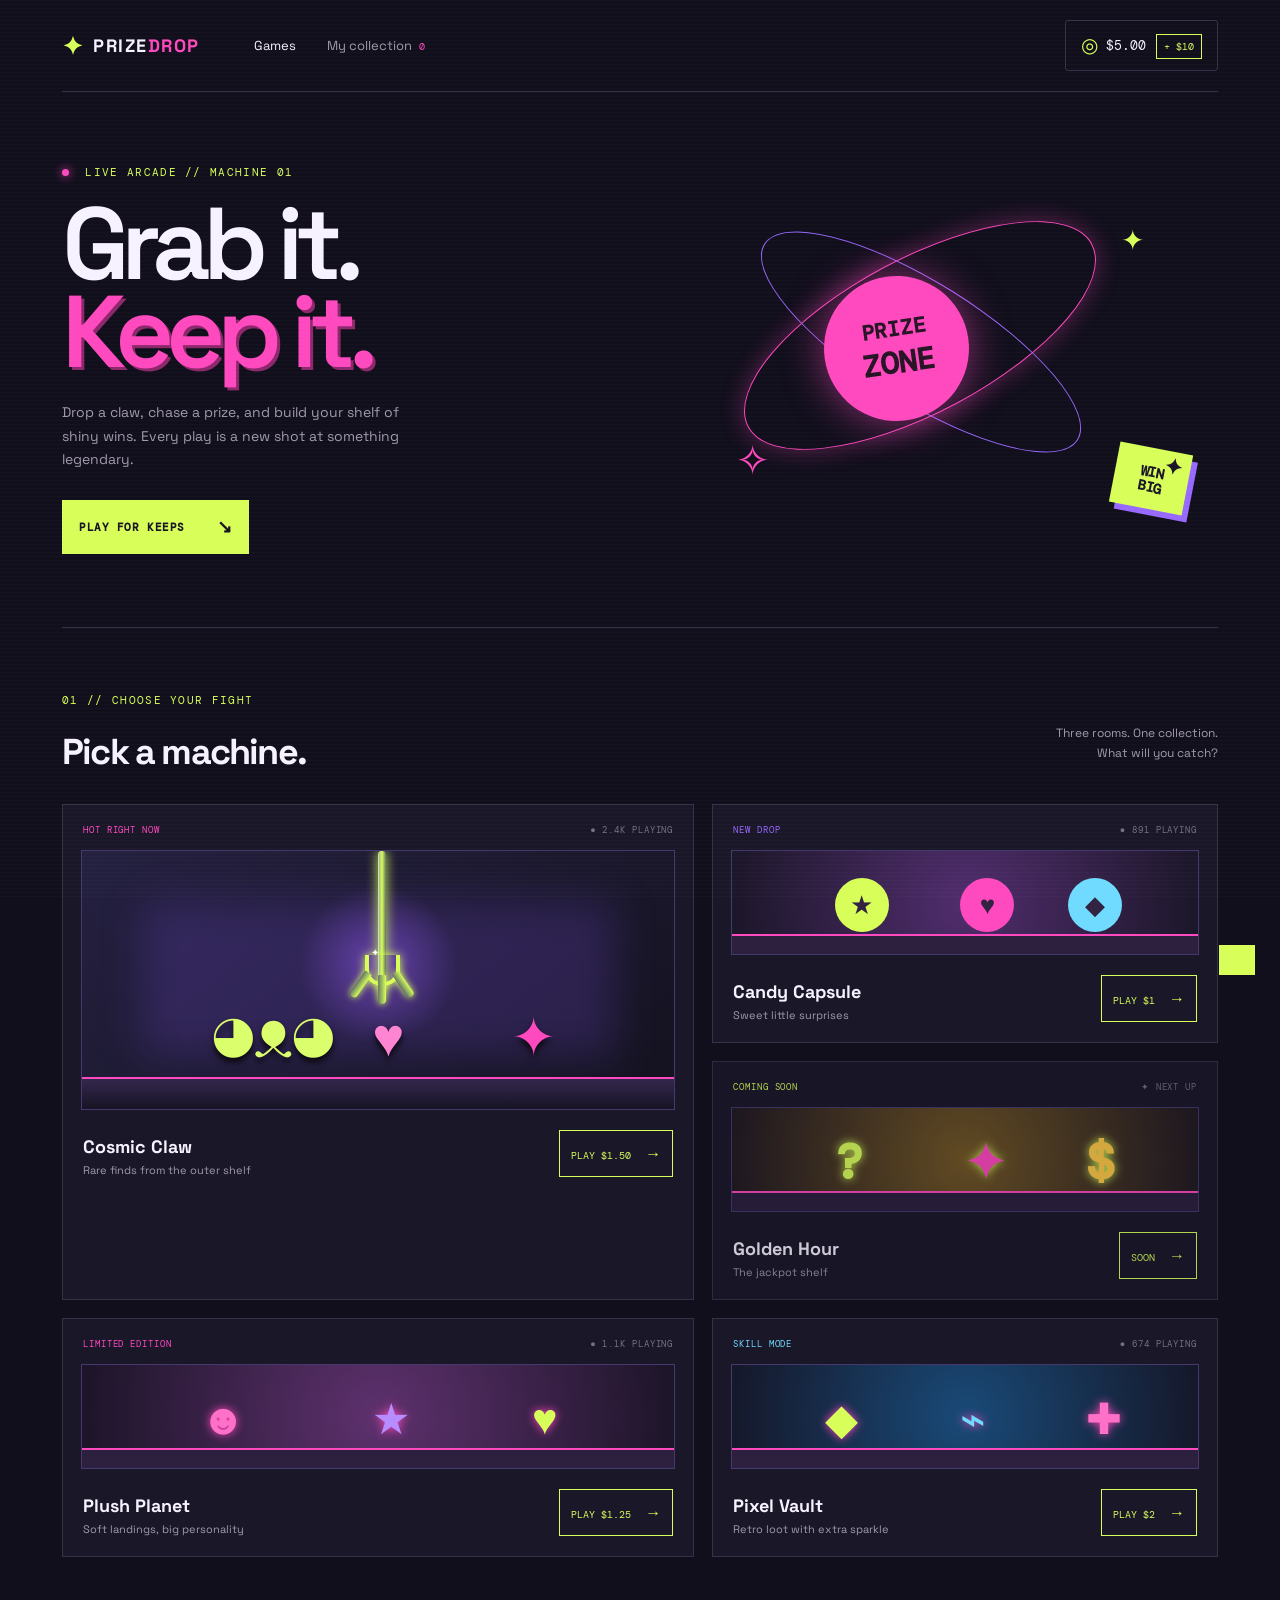
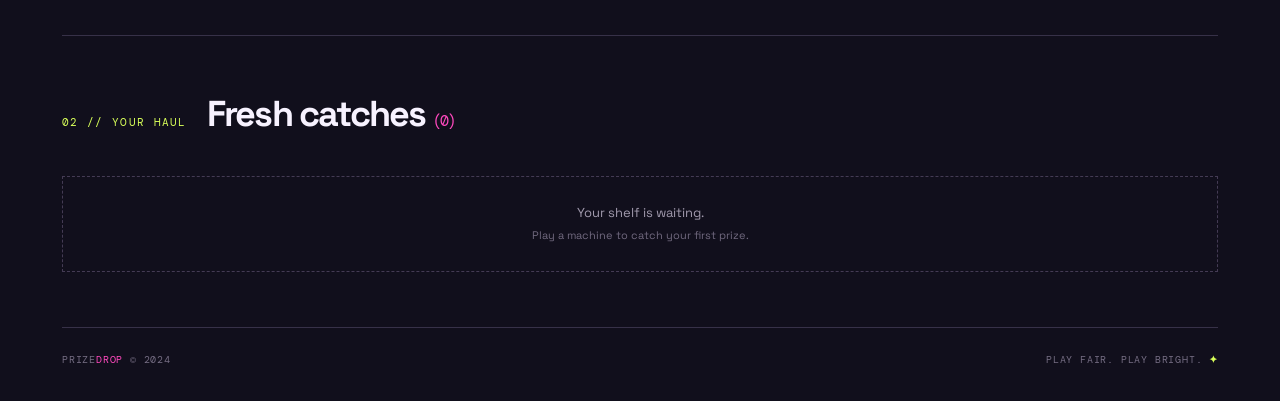
==== index.html @ d3efd82a "Add neon claw arcade website" ====
<!doctype html>
<html lang="en">
<head>
  <meta charset="UTF-8" />
  <meta name="viewport" content="width=device-width, initial-scale=1.0" />
  <title>Prize Drop // Neon Arcade</title>
  <link rel="stylesheet" href="styles.css" />
</head>
<body>
  <div class="scanlines" aria-hidden="true"></div>
  <main class="shell">
    <header class="topbar">
      <a class="brand" href="#top" aria-label="Prize Drop home">
        <span class="brand-mark">✦</span>
        <span>PRIZE<span class="pink">DROP</span></span>
      </a>
      <nav aria-label="Primary navigation">
        <a class="active" href="#games">Games</a>
        <a href="#collection">My collection <span class="count" id="navCount">0</span></a>
      </nav>
      <div class="balance" aria-label="Current balance">
        <span class="coin">◎</span><span id="balance">$5.00</span><button class="top-up" id="topUp" type="button">+ $10</button>
      </div>
    </header>

    <section class="hero" id="top">
      <div class="hero-copy">
        <p class="eyebrow"><span class="live-dot"></span> LIVE ARCADE // MACHINE 01</p>
        <h1>Grab it.<br /><span>Keep it.</span></h1>
        <p class="hero-text">Drop a claw, chase a prize, and build your shelf of shiny wins. Every play is a new shot at something legendary.</p>
        <a class="cta" href="#games">PLAY FOR KEEPS <span>↘</span></a>
      </div>
      <div class="hero-art" aria-hidden="true">
        <div class="orbit orbit-one"></div><div class="orbit orbit-two"></div>
        <div class="pixel-star star-one">✦</div><div class="pixel-star star-two">✧</div>
        <div class="prize-burst">PRIZE<br /><strong>ZONE</strong></div>
        <div class="hero-ticket"><span>WIN<br />BIG</span><b>✦</b></div>
      </div>
    </section>

    <section class="game-section" id="games">
      <div class="section-heading"><div><p class="eyebrow">01 // CHOOSE YOUR FIGHT</p><h2>Pick a machine.</h2></div><p class="muted">Three rooms. One collection.<br />What will you catch?</p></div>
      <div class="game-grid">
        <article class="game-card featured">
          <div class="card-top"><span class="tag hot">HOT RIGHT NOW</span><span class="players">● 2.4K PLAYING</span></div>
          <div class="machine-scene"><div class="machine-glow"></div><div class="claw"><i></i><i></i><i></i></div><div class="toy toy-bear">◕ᴥ◕</div><div class="toy toy-ball">✦</div><div class="toy toy-pink">♥</div><div class="machine-floor"></div></div>
          <div class="card-info"><div><h3>Cosmic Claw</h3><p>Rare finds from the outer shelf</p></div><button class="play-btn" data-game="Cosmic Claw" data-cost="1.5">PLAY $1.50 <span>→</span></button></div>
        </article>
        <article class="game-card small-card">
          <div class="card-top"><span class="tag purple">NEW DROP</span><span class="players">● 891 PLAYING</span></div>
          <div class="mini-scene candy"><div class="mini-capsule">★</div><div class="mini-capsule pink-cap">♥</div><div class="mini-capsule blue-cap">◆</div></div>
          <div class="card-info"><div><h3>Candy Capsule</h3><p>Sweet little surprises</p></div><button class="play-btn" data-game="Candy Capsule" data-cost="1">PLAY $1 <span>→</span></button></div>
        </article>
        <article class="game-card small-card locked-card">
          <div class="card-top"><span class="tag yellow">COMING SOON</span><span class="players">✦ NEXT UP</span></div>
          <div class="mini-scene gold"><div class="gold-prize">?</div><div class="gold-prize mini">✦</div><div class="gold-prize">$</div></div>
          <div class="card-info"><div><h3>Golden Hour</h3><p>The jackpot shelf</p></div><button class="play-btn disabled" disabled>SOON <span>→</span></button></div>
        </article>
        <article class="game-card small-card">
          <div class="card-top"><span class="tag pink-tag">LIMITED EDITION</span><span class="players">● 1.1K PLAYING</span></div>
          <div class="mini-scene plush"><div class="plush-prize">☻</div><div class="plush-prize purple-plush">★</div><div class="plush-prize">♥</div></div>
          <div class="card-info"><div><h3>Plush Planet</h3><p>Soft landings, big personality</p></div><button class="play-btn" data-game="Plush Planet" data-cost="1.25">PLAY $1.25 <span>→</span></button></div>
        </article>
        <article class="game-card small-card">
          <div class="card-top"><span class="tag blue-tag">SKILL MODE</span><span class="players">● 674 PLAYING</span></div>
          <div class="mini-scene tech"><div class="tech-prize">◆</div><div class="tech-prize blue-tech">⌁</div><div class="tech-prize">✚</div></div>
          <div class="card-info"><div><h3>Pixel Vault</h3><p>Retro loot with extra sparkle</p></div><button class="play-btn" data-game="Pixel Vault" data-cost="2">PLAY $2 <span>→</span></button></div>
        </article>
      </div>
    </section>

    <section class="collection" id="collection">
      <div class="collection-title"><p class="eyebrow">02 // YOUR HAUL</p><h2>Fresh catches <span id="collectionCount">(0)</span></h2></div>
      <div class="collection-items" id="collectionItems"><div class="empty-state">Your shelf is waiting.<br /><span>Play a machine to catch your first prize.</span></div></div>
    </section>

    <footer><span>PRIZE<span class="pink">DROP</span> © 2024</span><span>PLAY FAIR. PLAY BRIGHT. <b>✦</b></span></footer>
  </main>
  <div class="modal-backdrop" id="modal" hidden><div class="modal" role="dialog" aria-modal="true" aria-labelledby="modalTitle"><button class="close" id="closeModal" aria-label="Close">×</button><p class="eyebrow">CLAW LOCKED ON</p><h2 id="modalTitle">Ready to drop?</h2><p id="modalCopy">One play, one chance, one shiny new thing for your shelf.</p><button class="cta modal-cta" id="confirmPlay">DROP THE CLAW <span>↘</span></button><p class="fine-print">You’ll spend <strong id="modalCost">$1.50</strong> from your balance.</p></div></div>
  <div class="toast" id="toast" role="status"></div>
  <script src="script.js"></script>
</body>
</html>
---- styles.css ----
@import url('https://fonts.googleapis.com/css2?family=DM+Mono:wght@400;500&family=Space+Grotesk:wght@400;500;600;700&display=swap');
:root{--bg:#110f1c;--panel:#1a1729;--ink:#f7f2ff;--muted:#a19aad;--pink:#ff49be;--lime:#d8ff59;--purple:#9869ff;--line:#373148}*{box-sizing:border-box}html{scroll-behavior:smooth}body{margin:0;background:var(--bg);color:var(--ink);font-family:'Space Grotesk',sans-serif;overflow-x:hidden}.scanlines{position:fixed;inset:0;pointer-events:none;opacity:.045;background:repeating-linear-gradient(0deg,transparent,transparent 3px,#fff 4px);z-index:10}.shell{max-width:1240px;margin:auto;padding:0 42px}.topbar{height:92px;display:flex;align-items:center;border-bottom:1px solid var(--line);gap:55px}.brand{color:var(--ink);text-decoration:none;font-weight:700;letter-spacing:.08em;font-size:18px;display:flex;align-items:center;gap:9px}.brand-mark{color:var(--lime);font-size:25px}.pink{color:var(--pink)}nav{display:flex;gap:31px;flex:1}nav a{color:var(--muted);text-decoration:none;font-size:13px}nav a.active,nav a:hover{color:var(--ink)}.count{color:var(--pink);font-family:'DM Mono';font-size:10px;margin-left:4px}.balance{font-family:'DM Mono';font-size:13px;border:1px solid var(--line);padding:11px 15px;border-radius:3px}.coin{color:var(--lime);font-size:20px;vertical-align:-2px;margin-right:8px}.hero{display:grid;grid-template-columns:1fr 1fr;min-height:480px;align-items:center;border-bottom:1px solid var(--line)}.hero-copy{padding:73px 0}.eyebrow{font:11px 'DM Mono';letter-spacing:.12em;color:var(--lime);margin:0 0 22px}.live-dot{display:inline-block;width:7px;height:7px;background:var(--pink);border-radius:50%;margin-right:8px;box-shadow:0 0 10px var(--pink)}h1{font-size:clamp(63px,8vw,102px);line-height:.86;letter-spacing:-.08em;margin:0 0 25px;font-weight:600}h1 span{color:var(--pink);text-shadow:3px 3px 0 #8c286b}.hero-text{color:var(--muted);line-height:1.65;max-width:370px;font-size:14px;margin:0 0 29px}.cta{display:inline-flex;gap:32px;align-items:center;background:var(--lime);color:#171321;text-decoration:none;border:0;padding:15px 17px;font:700 11px 'DM Mono';letter-spacing:.05em;cursor:pointer}.cta span{font-size:18px}.hero-art{height:370px;position:relative;overflow:hidden}.orbit{position:absolute;border:1px solid var(--pink);border-radius:50%;transform:rotate(-28deg)}.orbit-one{width:390px;height:155px;top:84px;left:85px;box-shadow:0 0 24px #ff49be55}.orbit-two{width:370px;height:120px;top:108px;left:96px;border-color:var(--purple);transform:rotate(32deg)}.prize-burst{position:absolute;top:102px;left:184px;background:var(--pink);width:145px;height:145px;border-radius:50%;display:grid;place-content:center;text-align:center;color:#271525;font:700 21px 'DM Mono';transform:rotate(-8deg);box-shadow:0 0 40px #ff49be88}.prize-burst strong{font-size:30px}.pixel-star{position:absolute;color:var(--lime);font-size:28px}.star-one{top:48px;right:74px}.star-two{bottom:57px;left:95px;color:var(--pink);font-size:42px}.hero-ticket{position:absolute;right:30px;bottom:35px;background:var(--lime);color:#1b1626;padding:17px 25px 15px;transform:rotate(11deg);font:bold 14px 'DM Mono';line-height:1.05;box-shadow:6px 6px 0 var(--purple)}.hero-ticket b{font-size:22px;position:absolute;right:8px;top:4px}.game-section{padding:65px 0 78px}.section-heading{display:flex;justify-content:space-between;align-items:end;margin-bottom:29px}.section-heading h2,.collection h2{font-size:36px;letter-spacing:-.05em;margin:0}.muted{color:var(--muted);font-size:12px;line-height:1.6;text-align:right}.game-grid{display:grid;grid-template-columns:1.25fr 1fr;gap:18px}.game-card{background:var(--panel);border:1px solid var(--line);overflow:hidden}.featured{grid-row:span 2}.card-top{display:flex;justify-content:space-between;padding:19px 20px 14px;font:9px 'DM Mono';letter-spacing:.1em}.tag{color:var(--pink)}.tag.purple{color:var(--purple)}.tag.yellow{color:var(--lime)}.players{color:#777084}.machine-scene{height:260px;margin:0 18px;background:radial-gradient(circle at 50% 44%,#603e9b,transparent 24%),linear-gradient(140deg,#242040,#14121f);position:relative;overflow:hidden;border:1px solid #45396d}.machine-glow{position:absolute;inset:20% 10%;background:#8b59ff2e;filter:blur(20px)}.machine-floor{position:absolute;bottom:0;width:100%;height:32px;background:linear-gradient(#34274d,#171425);border-top:2px solid var(--pink)}.claw{position:absolute;left:50%;top:0;height:139px;width:3px;background:var(--lime);box-shadow:0 0 12px var(--lime)}.claw:before{content:'';position:absolute;top:108px;left:-15px;width:30px;height:20px;border:3px solid var(--lime);border-top:0;border-radius:0 0 50% 50%;transform:rotate(15deg)}.claw i{position:absolute;top:125px;height:20px;width:3px;background:var(--lime);transform-origin:top}.claw i:nth-child(1){left:-12px;transform:rotate(28deg)}.claw i:nth-child(2){left:0}.claw i:nth-child(3){left:12px;transform:rotate(-28deg)}.toy{position:absolute;font-size:54px;filter:drop-shadow(0 5px 3px #0b0911);z-index:2}.toy-bear{left:22%;bottom:36px;color:#dbff6c}.toy-ball{right:20%;bottom:37px;color:var(--pink)}.toy-pink{left:49%;bottom:37px;color:#ff84d2}.card-info{padding:20px;display:flex;justify-content:space-between;align-items:end;gap:15px}.card-info h3{font-size:18px;margin:0 0 5px}.card-info p{color:var(--muted);font-size:11px;margin:0}.play-btn{background:transparent;color:var(--lime);border:1px solid var(--lime);padding:12px 11px;white-space:nowrap;font:10px 'DM Mono';cursor:pointer}.play-btn:hover{background:var(--lime);color:#171321}.play-btn span{font-size:16px;margin-left:8px}.mini-scene{height:105px;margin:0 18px;position:relative;overflow:hidden;border:1px solid #45396d;background:radial-gradient(circle,#512d6e,#1b1628)}.mini-scene:after{content:'';position:absolute;bottom:0;height:18px;width:100%;background:#2d203e;border-top:2px solid var(--pink)}.mini-capsule{position:absolute;bottom:22px;left:22%;width:54px;height:54px;border-radius:50%;background:var(--lime);display:grid;place-items:center;color:#332342;font-size:26px}.pink-cap{left:49%;background:var(--pink)}.blue-cap{left:72%;background:#70dbff}.gold{background:radial-gradient(circle,#735825,#1f1820)}.gold-prize{position:absolute;bottom:17px;left:22%;font:bold 48px 'DM Mono';color:var(--lime);text-shadow:0 0 10px var(--lime)}.gold-prize.mini{left:50%;color:var(--pink)}.gold-prize:last-child{left:76%;color:#ffc947}.locked-card{opacity:.82}.collection{border-top:1px solid var(--line);padding:55px 0}.collection-title{display:flex;align-items:baseline;gap:20px}.collection h2 span{color:var(--pink);font:15px 'DM Mono'}.collection-items{display:flex;gap:13px;margin-top:25px;min-height:95px}.empty-state{width:100%;border:1px dashed #443b54;color:var(--muted);padding:25px;text-align:center;font-size:13px;line-height:1.7}.empty-state span{font-size:11px;color:#71697f}.catch-item{background:var(--panel);border:1px solid var(--line);width:150px;padding:15px;text-align:center}.catch-icon{height:42px;font-size:35px;color:var(--pink)}.catch-item p{font:10px 'DM Mono';margin:9px 0 0;color:var(--muted)}footer{border-top:1px solid var(--line);padding:25px 0 35px;display:flex;justify-content:space-between;color:#756d83;font:10px 'DM Mono';letter-spacing:.08em}footer b{color:var(--lime)}.modal-backdrop{position:fixed;inset:0;background:#090711c9;display:grid;place-items:center;z-index:20}.modal-backdrop[hidden]{display:none}.modal{width:min(420px,calc(100% - 40px));background:var(--panel);border:1px solid var(--pink);box-shadow:0 0 45px #ff49be55;padding:38px;position:relative}.modal h2{font-size:34px;letter-spacing:-.06em;margin:0 0 12px}.modal p:not(.eyebrow):not(.fine-print){color:var(--muted);font-size:13px;line-height:1.6}.close{position:absolute;right:16px;top:12px;background:none;border:0;color:var(--muted);font-size:25px;cursor:pointer}.modal-cta{margin-top:12px}.fine-print{font:10px 'DM Mono';color:#756d83!important}.fine-print strong{color:var(--lime)}.toast{position:fixed;bottom:25px;right:25px;background:var(--lime);color:#1a1524;padding:15px 18px;font:11px 'DM Mono';transform:translateY(100px);transition:.3s;z-index:30}.toast.show{transform:translateY(0)}
@media(max-width:760px){.shell{padding:0 20px}.topbar{height:75px;gap:20px}.topbar nav{display:none}.balance{margin-left:auto}.hero{display:block;min-height:0}.hero-copy{padding:55px 0 25px}.hero-art{height:245px}.orbit-one{left:8%;top:35px;width:80%;height:120px}.orbit-two{left:10%;top:55px;width:75%;height:90px}.prize-burst{top:40px;left:38%;width:115px;height:115px;font-size:16px}.prize-burst strong{font-size:23px}.hero-ticket{right:6%;bottom:20px}.game-section{padding:50px 0}.section-heading{display:block}.muted{text-align:left;margin-top:15px}.game-grid{display:block}.game-card{margin-bottom:18px}.collection-title{display:block}.collection h2{margin-top:10px}footer{display:block;line-height:2.2}}
.top-up{margin-left:10px;border:1px solid var(--lime);background:transparent;color:var(--lime);font:10px 'DM Mono';padding:5px 7px;cursor:pointer}.top-up:hover{background:var(--lime);color:#171321}
.claw{width:8px!important;background:linear-gradient(90deg,#8ba38a,var(--lime),#60745e)!important;box-shadow:0 0 12px var(--lime),inset 1px 0 #fff8!important;border-radius:5px}.claw:before{content:'';position:absolute;top:104px;left:-13px;width:27px;height:27px;border:4px solid var(--lime);border-top:0;border-radius:0 0 50% 50%;transform:rotate(0deg);box-shadow:0 0 10px #d8ff59}.claw:after{content:'✦';position:absolute;top:95px;left:-7px;color:#fff;font-size:10px}.claw i{top:124px;height:29px;width:8px;background:linear-gradient(90deg,#657b67,var(--lime));border-radius:2px 2px 8px 8px;box-shadow:0 0 7px #d8ff59}.claw i:nth-child(1){left:-14px;transform:rotate(35deg);transform-origin:top right}.claw i:nth-child(2){left:0;transform:rotate(0deg)}.claw i:nth-child(3){left:14px;transform:rotate(-35deg);transform-origin:top left}
.machine-scene.dropping .claw{animation:clawHunt 1.5s cubic-bezier(.22,.7,.35,1)!important}@keyframes clawHunt{0%{transform:translate(0,0)}20%{transform:translate(-78px,0)}43%{transform:translate(-78px,104px)}58%{transform:translate(58px,104px)}73%{transform:translate(58px,0)}100%{transform:translate(0,0)}}
.catch-item{position:relative}.catch-item small{display:block;font:9px 'DM Mono';margin-top:5px}.rarity{color:var(--muted)}.rarity.rare{color:#70dbff}.rarity.epic{color:#b68cff}.rarity.legendary{color:#ffc947}.sell-btn{margin-top:10px;border:1px solid var(--pink);background:transparent;color:var(--pink);font:9px 'DM Mono';padding:6px 8px;cursor:pointer}.sell-btn:hover{background:var(--pink);color:#241426}
.plush{background:radial-gradient(circle,#5e316e,#1c1428)}.plush-prize,.tech-prize{position:absolute;bottom:21px;left:20%;font-size:43px;color:#ff71c8;text-shadow:0 0 10px #ff49be}.purple-plush{left:49%;color:#b68cff}.plush-prize:last-child{left:76%;color:var(--lime)}.tech{background:radial-gradient(circle,#194a78,#151729)}.tech-prize{color:var(--lime)}.blue-tech{left:49%;color:#70dbff}.tech-prize:last-child{left:76%;color:#ff71c8}.pink-tag{color:var(--pink)}.blue-tag{color:#70dbff}.machine-scene.dropping .claw{animation:clawDrop 1.05s cubic-bezier(.22,.7,.35,1)}.machine-scene.dropping .toy{animation:prizeJolt 1.05s ease}.machine-scene.dropping:after{content:'CAUGHT ✦';position:absolute;inset:0;display:grid;place-items:center;color:var(--lime);font:700 18px 'DM Mono';background:#d8ff5924;animation:catchFlash 1.05s ease;z-index:4}@keyframes clawDrop{0%{transform:translateY(0)}45%{transform:translateY(100px)}68%{transform:translateY(76px)}100%{transform:translateY(0)}}@keyframes prizeJolt{0%,55%{transform:translateY(0)}65%{transform:translateY(-15px) scale(1.08)}100%{transform:translateY(0)}}@keyframes catchFlash{0%,65%{opacity:0}75%{opacity:1}100%{opacity:0}}
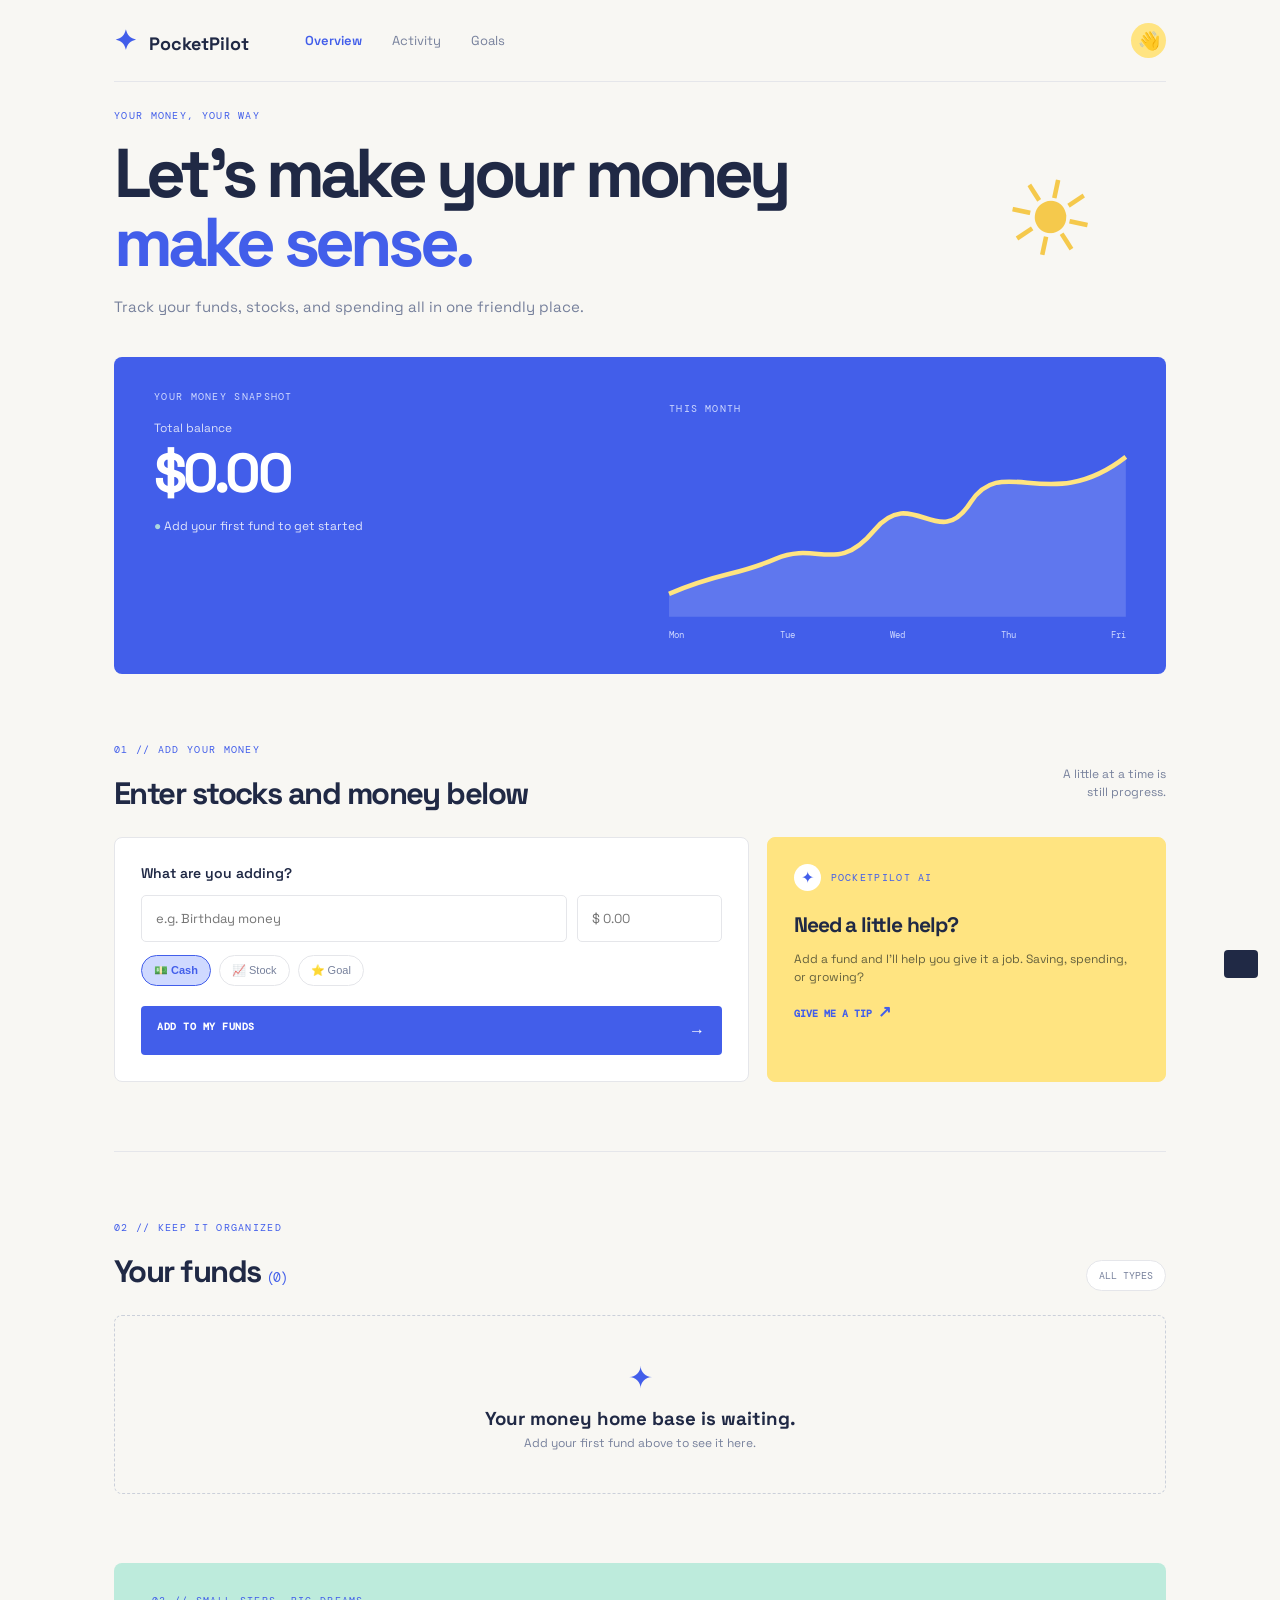
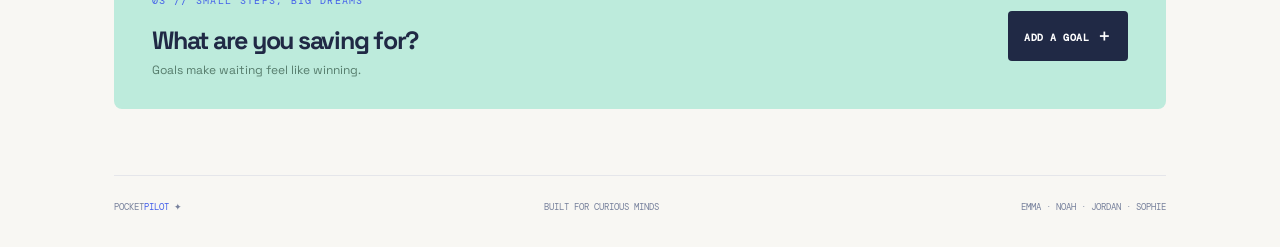
==== commit b1f315fb: "Update site to PocketPilot money tracker" ====
--- a/index.html
+++ b/index.html
@@ -1,83 +1 @@
-<!doctype html>
-<html lang="en">
-<head>
-  <meta charset="UTF-8" />
-  <meta name="viewport" content="width=device-width, initial-scale=1.0" />
-  <title>Prize Drop // Neon Arcade</title>
-  <link rel="stylesheet" href="styles.css" />
-</head>
-<body>
-  <div class="scanlines" aria-hidden="true"></div>
-  <main class="shell">
-    <header class="topbar">
-      <a class="brand" href="#top" aria-label="Prize Drop home">
-        <span class="brand-mark">✦</span>
-        <span>PRIZE<span class="pink">DROP</span></span>
-      </a>
-      <nav aria-label="Primary navigation">
-        <a class="active" href="#games">Games</a>
-        <a href="#collection">My collection <span class="count" id="navCount">0</span></a>
-      </nav>
-      <div class="balance" aria-label="Current balance">
-        <span class="coin">◎</span><span id="balance">$5.00</span><button class="top-up" id="topUp" type="button">+ $10</button>
-      </div>
-    </header>
-
-    <section class="hero" id="top">
-      <div class="hero-copy">
-        <p class="eyebrow"><span class="live-dot"></span> LIVE ARCADE // MACHINE 01</p>
-        <h1>Grab it.<br /><span>Keep it.</span></h1>
-        <p class="hero-text">Drop a claw, chase a prize, and build your shelf of shiny wins. Every play is a new shot at something legendary.</p>
-        <a class="cta" href="#games">PLAY FOR KEEPS <span>↘</span></a>
-      </div>
-      <div class="hero-art" aria-hidden="true">
-        <div class="orbit orbit-one"></div><div class="orbit orbit-two"></div>
-        <div class="pixel-star star-one">✦</div><div class="pixel-star star-two">✧</div>
-        <div class="prize-burst">PRIZE<br /><strong>ZONE</strong></div>
-        <div class="hero-ticket"><span>WIN<br />BIG</span><b>✦</b></div>
-      </div>
-    </section>
-
-    <section class="game-section" id="games">
-      <div class="section-heading"><div><p class="eyebrow">01 // CHOOSE YOUR FIGHT</p><h2>Pick a machine.</h2></div><p class="muted">Three rooms. One collection.<br />What will you catch?</p></div>
-      <div class="game-grid">
-        <article class="game-card featured">
-          <div class="card-top"><span class="tag hot">HOT RIGHT NOW</span><span class="players">● 2.4K PLAYING</span></div>
-          <div class="machine-scene"><div class="machine-glow"></div><div class="claw"><i></i><i></i><i></i></div><div class="toy toy-bear">◕ᴥ◕</div><div class="toy toy-ball">✦</div><div class="toy toy-pink">♥</div><div class="machine-floor"></div></div>
-          <div class="card-info"><div><h3>Cosmic Claw</h3><p>Rare finds from the outer shelf</p></div><button class="play-btn" data-game="Cosmic Claw" data-cost="1.5">PLAY $1.50 <span>→</span></button></div>
-        </article>
-        <article class="game-card small-card">
-          <div class="card-top"><span class="tag purple">NEW DROP</span><span class="players">● 891 PLAYING</span></div>
-          <div class="mini-scene candy"><div class="mini-capsule">★</div><div class="mini-capsule pink-cap">♥</div><div class="mini-capsule blue-cap">◆</div></div>
-          <div class="card-info"><div><h3>Candy Capsule</h3><p>Sweet little surprises</p></div><button class="play-btn" data-game="Candy Capsule" data-cost="1">PLAY $1 <span>→</span></button></div>
-        </article>
-        <article class="game-card small-card locked-card">
-          <div class="card-top"><span class="tag yellow">COMING SOON</span><span class="players">✦ NEXT UP</span></div>
-          <div class="mini-scene gold"><div class="gold-prize">?</div><div class="gold-prize mini">✦</div><div class="gold-prize">$</div></div>
-          <div class="card-info"><div><h3>Golden Hour</h3><p>The jackpot shelf</p></div><button class="play-btn disabled" disabled>SOON <span>→</span></button></div>
-        </article>
-        <article class="game-card small-card">
-          <div class="card-top"><span class="tag pink-tag">LIMITED EDITION</span><span class="players">● 1.1K PLAYING</span></div>
-          <div class="mini-scene plush"><div class="plush-prize">☻</div><div class="plush-prize purple-plush">★</div><div class="plush-prize">♥</div></div>
-          <div class="card-info"><div><h3>Plush Planet</h3><p>Soft landings, big personality</p></div><button class="play-btn" data-game="Plush Planet" data-cost="1.25">PLAY $1.25 <span>→</span></button></div>
-        </article>
-        <article class="game-card small-card">
-          <div class="card-top"><span class="tag blue-tag">SKILL MODE</span><span class="players">● 674 PLAYING</span></div>
-          <div class="mini-scene tech"><div class="tech-prize">◆</div><div class="tech-prize blue-tech">⌁</div><div class="tech-prize">✚</div></div>
-          <div class="card-info"><div><h3>Pixel Vault</h3><p>Retro loot with extra sparkle</p></div><button class="play-btn" data-game="Pixel Vault" data-cost="2">PLAY $2 <span>→</span></button></div>
-        </article>
-      </div>
-    </section>
-
-    <section class="collection" id="collection">
-      <div class="collection-title"><p class="eyebrow">02 // YOUR HAUL</p><h2>Fresh catches <span id="collectionCount">(0)</span></h2></div>
-      <div class="collection-items" id="collectionItems"><div class="empty-state">Your shelf is waiting.<br /><span>Play a machine to catch your first prize.</span></div></div>
-    </section>
-
-    <footer><span>PRIZE<span class="pink">DROP</span> © 2024</span><span>PLAY FAIR. PLAY BRIGHT. <b>✦</b></span></footer>
-  </main>
-  <div class="modal-backdrop" id="modal" hidden><div class="modal" role="dialog" aria-modal="true" aria-labelledby="modalTitle"><button class="close" id="closeModal" aria-label="Close">×</button><p class="eyebrow">CLAW LOCKED ON</p><h2 id="modalTitle">Ready to drop?</h2><p id="modalCopy">One play, one chance, one shiny new thing for your shelf.</p><button class="cta modal-cta" id="confirmPlay">DROP THE CLAW <span>↘</span></button><p class="fine-print">You’ll spend <strong id="modalCost">$1.50</strong> from your balance.</p></div></div>
-  <div class="toast" id="toast" role="status"></div>
-  <script src="script.js"></script>
-</body>
-</html>
+<!doctype html><html lang="en"><head><meta charset="UTF-8"><meta name="viewport" content="width=device-width,initial-scale=1"><title>PocketPilot — Money made clear</title><link rel="stylesheet" href="styles.css"></head><body><main class="app-shell"><header class="topbar"><a class="logo" href="#top"><span>✦</span> PocketPilot</a><nav><a class="active" href="#overview">Overview</a><a href="#activity">Activity</a><a href="#goals">Goals</a></nav><button class="avatar" aria-label="Profile">👋</button></header><section class="welcome" id="top"><div><p class="kicker">YOUR MONEY, YOUR WAY</p><h1>Let’s make your money<br><em>make sense.</em></h1><p class="intro">Track your funds, stocks, and spending all in one friendly place.</p></div><div class="sun">☀</div></section><section class="hero-card" id="overview"><div><p class="kicker light">YOUR MONEY SNAPSHOT</p><p class="balance-label">Total balance</p><h2 id="totalBalance">$0.00</h2><p class="balance-note"><span class="up">●</span> <span id="monthChange">Add your first fund to get started</span></p></div><div class="hero-chart"><span class="chart-label">THIS MONTH</span><svg viewBox="0 0 300 120" role="img" aria-label="Balance trend"><path class="chart-fill" d="M0 105 C35 90 42 94 70 82 S110 93 135 63 S177 78 198 45 S250 54 300 15 V120 H0Z"/><path class="chart-line" d="M0 105 C35 90 42 94 70 82 S110 93 135 63 S177 78 198 45 S250 54 300 15"/></svg><div class="chart-axis"><span>Mon</span><span>Tue</span><span>Wed</span><span>Thu</span><span>Fri</span></div></div></section><section class="entry-section"><div class="section-head"><div><p class="kicker">01 // ADD YOUR MONEY</p><h2>Enter stocks and money below</h2></div><p class="helper-copy">A little at a time is<br>still progress.</p></div><div class="entry-grid"><form class="entry-card" id="entryForm"><label for="fundName">What are you adding?</label><div class="input-row"><input id="fundName" placeholder="e.g. Birthday money" required><input id="fundAmount" type="number" min="0.01" step="0.01" placeholder="$ 0.00" required></div><div class="type-row"><button type="button" class="type selected" data-type="Cash">💵 Cash</button><button type="button" class="type" data-type="Stock">📈 Stock</button><button type="button" class="type" data-type="Goal">⭐ Goal</button></div><button class="primary" type="submit">ADD TO MY FUNDS <span>→</span></button></form><div class="ai-card"><div class="ai-top"><span class="ai-face">✦</span><span class="kicker">POCKETPILOT AI</span></div><h3>Need a little help?</h3><p id="aiAdvice">Add a fund and I’ll help you give it a job. Saving, spending, or growing?</p><button class="text-button" id="askAi">GIVE ME A TIP <span>↗</span></button></div></div></section><section class="funds-section" id="activity"><div class="section-head"><div><p class="kicker">02 // KEEP IT ORGANIZED</p><h2>Your funds <span id="fundCount">(0)</span></h2></div><span class="filter-button">ALL TYPES</span></div><div class="fund-list" id="fundList"><div class="empty"><span>✦</span><h3>Your money home base is waiting.</h3><p>Add your first fund above to see it here.</p></div></div></section><section class="goal-strip" id="goals"><div><p class="kicker">03 // SMALL STEPS, BIG DREAMS</p><h2>What are you saving for?</h2><p>Goals make waiting feel like winning.</p></div><button class="secondary" id="goalButton">ADD A GOAL <span>＋</span></button></section><footer><span>POCKET<span class="accent">PILOT</span> ✦</span><span>BUILT FOR CURIOUS MINDS</span><span>EMMA · NOAH · JORDAN · SOPHIE</span></footer></main><div class="toast" id="toast" role="status"></div><script src="script.js"></script></body></html>
--- a/styles.css
+++ b/styles.css
@@ -1,8 +1,3 @@
-@import url('https://fonts.googleapis.com/css2?family=DM+Mono:wght@400;500&family=Space+Grotesk:wght@400;500;600;700&display=swap');
-:root{--bg:#110f1c;--panel:#1a1729;--ink:#f7f2ff;--muted:#a19aad;--pink:#ff49be;--lime:#d8ff59;--purple:#9869ff;--line:#373148}*{box-sizing:border-box}html{scroll-behavior:smooth}body{margin:0;background:var(--bg);color:var(--ink);font-family:'Space Grotesk',sans-serif;overflow-x:hidden}.scanlines{position:fixed;inset:0;pointer-events:none;opacity:.045;background:repeating-linear-gradient(0deg,transparent,transparent 3px,#fff 4px);z-index:10}.shell{max-width:1240px;margin:auto;padding:0 42px}.topbar{height:92px;display:flex;align-items:center;border-bottom:1px solid var(--line);gap:55px}.brand{color:var(--ink);text-decoration:none;font-weight:700;letter-spacing:.08em;font-size:18px;display:flex;align-items:center;gap:9px}.brand-mark{color:var(--lime);font-size:25px}.pink{color:var(--pink)}nav{display:flex;gap:31px;flex:1}nav a{color:var(--muted);text-decoration:none;font-size:13px}nav a.active,nav a:hover{color:var(--ink)}.count{color:var(--pink);font-family:'DM Mono';font-size:10px;margin-left:4px}.balance{font-family:'DM Mono';font-size:13px;border:1px solid var(--line);padding:11px 15px;border-radius:3px}.coin{color:var(--lime);font-size:20px;vertical-align:-2px;margin-right:8px}.hero{display:grid;grid-template-columns:1fr 1fr;min-height:480px;align-items:center;border-bottom:1px solid var(--line)}.hero-copy{padding:73px 0}.eyebrow{font:11px 'DM Mono';letter-spacing:.12em;color:var(--lime);margin:0 0 22px}.live-dot{display:inline-block;width:7px;height:7px;background:var(--pink);border-radius:50%;margin-right:8px;box-shadow:0 0 10px var(--pink)}h1{font-size:clamp(63px,8vw,102px);line-height:.86;letter-spacing:-.08em;margin:0 0 25px;font-weight:600}h1 span{color:var(--pink);text-shadow:3px 3px 0 #8c286b}.hero-text{color:var(--muted);line-height:1.65;max-width:370px;font-size:14px;margin:0 0 29px}.cta{display:inline-flex;gap:32px;align-items:center;background:var(--lime);color:#171321;text-decoration:none;border:0;padding:15px 17px;font:700 11px 'DM Mono';letter-spacing:.05em;cursor:pointer}.cta span{font-size:18px}.hero-art{height:370px;position:relative;overflow:hidden}.orbit{position:absolute;border:1px solid var(--pink);border-radius:50%;transform:rotate(-28deg)}.orbit-one{width:390px;height:155px;top:84px;left:85px;box-shadow:0 0 24px #ff49be55}.orbit-two{width:370px;height:120px;top:108px;left:96px;border-color:var(--purple);transform:rotate(32deg)}.prize-burst{position:absolute;top:102px;left:184px;background:var(--pink);width:145px;height:145px;border-radius:50%;display:grid;place-content:center;text-align:center;color:#271525;font:700 21px 'DM Mono';transform:rotate(-8deg);box-shadow:0 0 40px #ff49be88}.prize-burst strong{font-size:30px}.pixel-star{position:absolute;color:var(--lime);font-size:28px}.star-one{top:48px;right:74px}.star-two{bottom:57px;left:95px;color:var(--pink);font-size:42px}.hero-ticket{position:absolute;right:30px;bottom:35px;background:var(--lime);color:#1b1626;padding:17px 25px 15px;transform:rotate(11deg);font:bold 14px 'DM Mono';line-height:1.05;box-shadow:6px 6px 0 var(--purple)}.hero-ticket b{font-size:22px;position:absolute;right:8px;top:4px}.game-section{padding:65px 0 78px}.section-heading{display:flex;justify-content:space-between;align-items:end;margin-bottom:29px}.section-heading h2,.collection h2{font-size:36px;letter-spacing:-.05em;margin:0}.muted{color:var(--muted);font-size:12px;line-height:1.6;text-align:right}.game-grid{display:grid;grid-template-columns:1.25fr 1fr;gap:18px}.game-card{background:var(--panel);border:1px solid var(--line);overflow:hidden}.featured{grid-row:span 2}.card-top{display:flex;justify-content:space-between;padding:19px 20px 14px;font:9px 'DM Mono';letter-spacing:.1em}.tag{color:var(--pink)}.tag.purple{color:var(--purple)}.tag.yellow{color:var(--lime)}.players{color:#777084}.machine-scene{height:260px;margin:0 18px;background:radial-gradient(circle at 50% 44%,#603e9b,transparent 24%),linear-gradient(140deg,#242040,#14121f);position:relative;overflow:hidden;border:1px solid #45396d}.machine-glow{position:absolute;inset:20% 10%;background:#8b59ff2e;filter:blur(20px)}.machine-floor{position:absolute;bottom:0;width:100%;height:32px;background:linear-gradient(#34274d,#171425);border-top:2px solid var(--pink)}.claw{position:absolute;left:50%;top:0;height:139px;width:3px;background:var(--lime);box-shadow:0 0 12px var(--lime)}.claw:before{content:'';position:absolute;top:108px;left:-15px;width:30px;height:20px;border:3px solid var(--lime);border-top:0;border-radius:0 0 50% 50%;transform:rotate(15deg)}.claw i{position:absolute;top:125px;height:20px;width:3px;background:var(--lime);transform-origin:top}.claw i:nth-child(1){left:-12px;transform:rotate(28deg)}.claw i:nth-child(2){left:0}.claw i:nth-child(3){left:12px;transform:rotate(-28deg)}.toy{position:absolute;font-size:54px;filter:drop-shadow(0 5px 3px #0b0911);z-index:2}.toy-bear{left:22%;bottom:36px;color:#dbff6c}.toy-ball{right:20%;bottom:37px;color:var(--pink)}.toy-pink{left:49%;bottom:37px;color:#ff84d2}.card-info{padding:20px;display:flex;justify-content:space-between;align-items:end;gap:15px}.card-info h3{font-size:18px;margin:0 0 5px}.card-info p{color:var(--muted);font-size:11px;margin:0}.play-btn{background:transparent;color:var(--lime);border:1px solid var(--lime);padding:12px 11px;white-space:nowrap;font:10px 'DM Mono';cursor:pointer}.play-btn:hover{background:var(--lime);color:#171321}.play-btn span{font-size:16px;margin-left:8px}.mini-scene{height:105px;margin:0 18px;position:relative;overflow:hidden;border:1px solid #45396d;background:radial-gradient(circle,#512d6e,#1b1628)}.mini-scene:after{content:'';position:absolute;bottom:0;height:18px;width:100%;background:#2d203e;border-top:2px solid var(--pink)}.mini-capsule{position:absolute;bottom:22px;left:22%;width:54px;height:54px;border-radius:50%;background:var(--lime);display:grid;place-items:center;color:#332342;font-size:26px}.pink-cap{left:49%;background:var(--pink)}.blue-cap{left:72%;background:#70dbff}.gold{background:radial-gradient(circle,#735825,#1f1820)}.gold-prize{position:absolute;bottom:17px;left:22%;font:bold 48px 'DM Mono';color:var(--lime);text-shadow:0 0 10px var(--lime)}.gold-prize.mini{left:50%;color:var(--pink)}.gold-prize:last-child{left:76%;color:#ffc947}.locked-card{opacity:.82}.collection{border-top:1px solid var(--line);padding:55px 0}.collection-title{display:flex;align-items:baseline;gap:20px}.collection h2 span{color:var(--pink);font:15px 'DM Mono'}.collection-items{display:flex;gap:13px;margin-top:25px;min-height:95px}.empty-state{width:100%;border:1px dashed #443b54;color:var(--muted);padding:25px;text-align:center;font-size:13px;line-height:1.7}.empty-state span{font-size:11px;color:#71697f}.catch-item{background:var(--panel);border:1px solid var(--line);width:150px;padding:15px;text-align:center}.catch-icon{height:42px;font-size:35px;color:var(--pink)}.catch-item p{font:10px 'DM Mono';margin:9px 0 0;color:var(--muted)}footer{border-top:1px solid var(--line);padding:25px 0 35px;display:flex;justify-content:space-between;color:#756d83;font:10px 'DM Mono';letter-spacing:.08em}footer b{color:var(--lime)}.modal-backdrop{position:fixed;inset:0;background:#090711c9;display:grid;place-items:center;z-index:20}.modal-backdrop[hidden]{display:none}.modal{width:min(420px,calc(100% - 40px));background:var(--panel);border:1px solid var(--pink);box-shadow:0 0 45px #ff49be55;padding:38px;position:relative}.modal h2{font-size:34px;letter-spacing:-.06em;margin:0 0 12px}.modal p:not(.eyebrow):not(.fine-print){color:var(--muted);font-size:13px;line-height:1.6}.close{position:absolute;right:16px;top:12px;background:none;border:0;color:var(--muted);font-size:25px;cursor:pointer}.modal-cta{margin-top:12px}.fine-print{font:10px 'DM Mono';color:#756d83!important}.fine-print strong{color:var(--lime)}.toast{position:fixed;bottom:25px;right:25px;background:var(--lime);color:#1a1524;padding:15px 18px;font:11px 'DM Mono';transform:translateY(100px);transition:.3s;z-index:30}.toast.show{transform:translateY(0)}
-@media(max-width:760px){.shell{padding:0 20px}.topbar{height:75px;gap:20px}.topbar nav{display:none}.balance{margin-left:auto}.hero{display:block;min-height:0}.hero-copy{padding:55px 0 25px}.hero-art{height:245px}.orbit-one{left:8%;top:35px;width:80%;height:120px}.orbit-two{left:10%;top:55px;width:75%;height:90px}.prize-burst{top:40px;left:38%;width:115px;height:115px;font-size:16px}.prize-burst strong{font-size:23px}.hero-ticket{right:6%;bottom:20px}.game-section{padding:50px 0}.section-heading{display:block}.muted{text-align:left;margin-top:15px}.game-grid{display:block}.game-card{margin-bottom:18px}.collection-title{display:block}.collection h2{margin-top:10px}footer{display:block;line-height:2.2}}
-.top-up{margin-left:10px;border:1px solid var(--lime);background:transparent;color:var(--lime);font:10px 'DM Mono';padding:5px 7px;cursor:pointer}.top-up:hover{background:var(--lime);color:#171321}
-.claw{width:8px!important;background:linear-gradient(90deg,#8ba38a,var(--lime),#60745e)!important;box-shadow:0 0 12px var(--lime),inset 1px 0 #fff8!important;border-radius:5px}.claw:before{content:'';position:absolute;top:104px;left:-13px;width:27px;height:27px;border:4px solid var(--lime);border-top:0;border-radius:0 0 50% 50%;transform:rotate(0deg);box-shadow:0 0 10px #d8ff59}.claw:after{content:'✦';position:absolute;top:95px;left:-7px;color:#fff;font-size:10px}.claw i{top:124px;height:29px;width:8px;background:linear-gradient(90deg,#657b67,var(--lime));border-radius:2px 2px 8px 8px;box-shadow:0 0 7px #d8ff59}.claw i:nth-child(1){left:-14px;transform:rotate(35deg);transform-origin:top right}.claw i:nth-child(2){left:0;transform:rotate(0deg)}.claw i:nth-child(3){left:14px;transform:rotate(-35deg);transform-origin:top left}
-.machine-scene.dropping .claw{animation:clawHunt 1.5s cubic-bezier(.22,.7,.35,1)!important}@keyframes clawHunt{0%{transform:translate(0,0)}20%{transform:translate(-78px,0)}43%{transform:translate(-78px,104px)}58%{transform:translate(58px,104px)}73%{transform:translate(58px,0)}100%{transform:translate(0,0)}}
-.catch-item{position:relative}.catch-item small{display:block;font:9px 'DM Mono';margin-top:5px}.rarity{color:var(--muted)}.rarity.rare{color:#70dbff}.rarity.epic{color:#b68cff}.rarity.legendary{color:#ffc947}.sell-btn{margin-top:10px;border:1px solid var(--pink);background:transparent;color:var(--pink);font:9px 'DM Mono';padding:6px 8px;cursor:pointer}.sell-btn:hover{background:var(--pink);color:#241426}
-.plush{background:radial-gradient(circle,#5e316e,#1c1428)}.plush-prize,.tech-prize{position:absolute;bottom:21px;left:20%;font-size:43px;color:#ff71c8;text-shadow:0 0 10px #ff49be}.purple-plush{left:49%;color:#b68cff}.plush-prize:last-child{left:76%;color:var(--lime)}.tech{background:radial-gradient(circle,#194a78,#151729)}.tech-prize{color:var(--lime)}.blue-tech{left:49%;color:#70dbff}.tech-prize:last-child{left:76%;color:#ff71c8}.pink-tag{color:var(--pink)}.blue-tag{color:#70dbff}.machine-scene.dropping .claw{animation:clawDrop 1.05s cubic-bezier(.22,.7,.35,1)}.machine-scene.dropping .toy{animation:prizeJolt 1.05s ease}.machine-scene.dropping:after{content:'CAUGHT ✦';position:absolute;inset:0;display:grid;place-items:center;color:var(--lime);font:700 18px 'DM Mono';background:#d8ff5924;animation:catchFlash 1.05s ease;z-index:4}@keyframes clawDrop{0%{transform:translateY(0)}45%{transform:translateY(100px)}68%{transform:translateY(76px)}100%{transform:translateY(0)}}@keyframes prizeJolt{0%,55%{transform:translateY(0)}65%{transform:translateY(-15px) scale(1.08)}100%{transform:translateY(0)}}@keyframes catchFlash{0%,65%{opacity:0}75%{opacity:1}100%{opacity:0}}
+@import url('https://fonts.googleapis.com/css2?family=DM+Mono:wght@400;500&family=Space+Grotesk:wght@400;500;600;700&display=swap');:root{--ink:#202945;--muted:#77819c;--bg:#f8f7f3;--blue:#425eea;--sky:#cfd9ff;--yellow:#ffe481;--mint:#bdebdc;--line:#e5e6ea}*{box-sizing:border-box}html{scroll-behavior:smooth}body{margin:0;background:var(--bg);color:var(--ink);font-family:'Space Grotesk',sans-serif}.app-shell{max-width:1120px;margin:auto;padding:0 34px}.topbar{height:82px;border-bottom:1px solid var(--line);display:flex;align-items:center;gap:56px}.logo{color:var(--ink);font-size:18px;font-weight:700;text-decoration:none}.logo span{color:var(--blue);font-size:27px;margin-right:7px}nav{display:flex;gap:30px;flex:1}nav a{color:var(--muted);font-size:13px;text-decoration:none}nav a.active,nav a:hover{color:var(--blue);font-weight:600}.avatar{border:0;background:var(--yellow);width:35px;height:35px;border-radius:50%;font-size:18px}.welcome{min-height:275px;display:flex;align-items:center;justify-content:space-between}.kicker{color:var(--blue);font:10px 'DM Mono';letter-spacing:.13em;margin:0 0 17px}.welcome h1{font-size:clamp(42px,6vw,69px);line-height:1;letter-spacing:-.07em;margin:0 0 20px}.welcome em{font-style:normal;color:var(--blue)}.intro{color:var(--muted);font-size:15px}.sun{font-size:105px;color:#f5c94c;transform:rotate(12deg);margin-right:70px}.hero-card{background:var(--blue);color:white;min-height:225px;border-radius:8px;padding:33px 40px;display:flex;justify-content:space-between;overflow:hidden}.light{color:var(--sky)}.balance-label{font-size:12px;margin:0 0 2px;opacity:.8}.hero-card h2{font-size:55px;letter-spacing:-.07em;margin:0 0 10px}.balance-note{font-size:12px;margin:0;opacity:.85}.up{color:var(--mint)}.hero-chart{width:47%;padding-top:6px}.chart-label{font:10px 'DM Mono';letter-spacing:.12em;color:var(--sky)}svg{width:100%;margin-top:17px;overflow:visible}.chart-line{fill:none;stroke:var(--yellow);stroke-width:3}.chart-fill{fill:var(--sky);opacity:.2}.chart-axis{display:flex;justify-content:space-between;color:var(--sky);font:9px 'DM Mono';margin-top:7px}.entry-section,.funds-section{padding:69px 0}.section-head{display:flex;justify-content:space-between;align-items:end;margin-bottom:24px}.section-head h2{font-size:31px;letter-spacing:-.05em;margin:0}.helper-copy{color:var(--muted);text-align:right;font-size:12px;line-height:1.5}.entry-grid{display:grid;grid-template-columns:1.35fr .85fr;gap:18px}.entry-card,.ai-card{background:white;border:1px solid var(--line);border-radius:8px;padding:26px}.entry-card label{display:block;font-weight:600;font-size:14px;margin-bottom:13px}.input-row{display:grid;grid-template-columns:1fr 145px;gap:10px}.input-row input{border:1px solid var(--line);border-radius:5px;padding:14px;font:13px 'Space Grotesk';color:var(--ink);outline:none}.input-row input:focus{border-color:var(--blue);box-shadow:0 0 0 3px #425eea18}.type-row{display:flex;gap:8px;margin:13px 0 20px}.type{border:1px solid var(--line);background:white;border-radius:20px;padding:8px 12px;color:var(--muted);font-size:11px;cursor:pointer}.type.selected{background:var(--sky);border-color:var(--blue);color:var(--blue);font-weight:600}.primary,.secondary{border:0;border-radius:4px;background:var(--blue);color:white;padding:14px 16px;font:600 10px 'DM Mono';letter-spacing:.05em;cursor:pointer}.primary{width:100%;display:flex;justify-content:space-between}.primary span,.secondary span{font-size:16px}.ai-card{background:var(--yellow);border-color:var(--yellow)}.ai-top{display:flex;align-items:center;gap:10px}.ai-top .kicker{margin:0}.ai-face{background:white;color:var(--blue);width:27px;height:27px;border-radius:50%;display:grid;place-items:center}.ai-card h3{font-size:21px;margin:20px 0 9px;letter-spacing:-.04em}.ai-card p{color:#65613e;font-size:12px;line-height:1.55;min-height:39px}.text-button{border:0;background:none;color:var(--blue);font:600 10px 'DM Mono';padding:0;cursor:pointer}.text-button span{font-size:16px}.funds-section{border-top:1px solid var(--line)}.funds-section h2 span{color:var(--blue);font:13px 'DM Mono'}.filter-button{color:var(--muted);font:10px 'DM Mono'}.fund-list{display:grid;grid-template-columns:repeat(3,1fr);gap:13px}.empty{grid-column:1/-1;text-align:center;padding:42px;border:1px dashed #cbd0da;color:var(--muted);border-radius:8px}.empty span{color:var(--blue);font-size:30px}.empty h3{color:var(--ink);margin:10px 0 5px}.empty p{font-size:12px;margin:0}.fund-item{background:white;border:1px solid var(--line);border-radius:7px;padding:19px}.fund-item-top{display:flex;justify-content:space-between;align-items:start}.fund-icon{width:35px;height:35px;display:grid;place-items:center;border-radius:50%;background:var(--mint);font-size:18px}.fund-item.stock .fund-icon{background:var(--sky)}.fund-item.goal .fund-icon{background:var(--yellow)}.fund-item h3{font-size:14px;margin:16px 0 5px}.fund-item .amount{font-size:25px;font-weight:600;letter-spacing:-.05em}.fund-type{font:9px 'DM Mono';color:var(--muted);text-transform:uppercase}.remove{border:0;background:none;color:#b3b8c5;font-size:16px;cursor:pointer}.goal-strip{background:var(--mint);padding:31px 38px;border-radius:8px;display:flex;justify-content:space-between;align-items:center;margin-bottom:66px}.goal-strip h2{font-size:25px;letter-spacing:-.05em;margin:0 0 6px}.goal-strip p:last-child{font-size:12px;color:#567c6c;margin:0}.secondary{background:var(--ink)}footer{border-top:1px solid var(--line);padding:25px 0 34px;color:var(--muted);font:9px 'DM Mono';display:flex;justify-content:space-between}.accent{color:var(--blue)}.toast{position:fixed;bottom:22px;right:22px;background:var(--ink);color:white;padding:14px 17px;border-radius:4px;font:11px 'DM Mono';transform:translateY(100px);transition:.25s}.toast.show{transform:translateY(0)}@media(max-width:720px){.app-shell{padding:0 18px}.topbar{gap:20px}.topbar nav{display:none}.welcome{min-height:250px}.sun{font-size:65px;margin-right:5px}.hero-card{display:block;padding:27px}.hero-chart{width:100%;margin-top:20px}.entry-grid{display:block}.ai-card{margin-top:14px}.section-head{display:block}.helper-copy{text-align:left;margin-top:13px}.fund-list{grid-template-columns:1fr}.goal-strip{display:block;padding:25px}.goal-strip .secondary{margin-top:20px}footer{display:block;line-height:2.2}}
+/* polish pass */
+.fund-item{transition:transform .2s ease,box-shadow .2s ease}.fund-item:hover{transform:translateY(-4px);box-shadow:0 12px 24px #20294512}.primary,.secondary,.text-button,.type,.remove,.filter-button{transition:opacity .2s ease,transform .2s ease}.primary:hover,.secondary:hover{transform:translateY(-2px);opacity:.92}.filter-button{border:1px solid var(--line);background:white;border-radius:20px;padding:8px 12px;cursor:pointer}.filter-button:hover{color:var(--blue);border-color:var(--blue)}
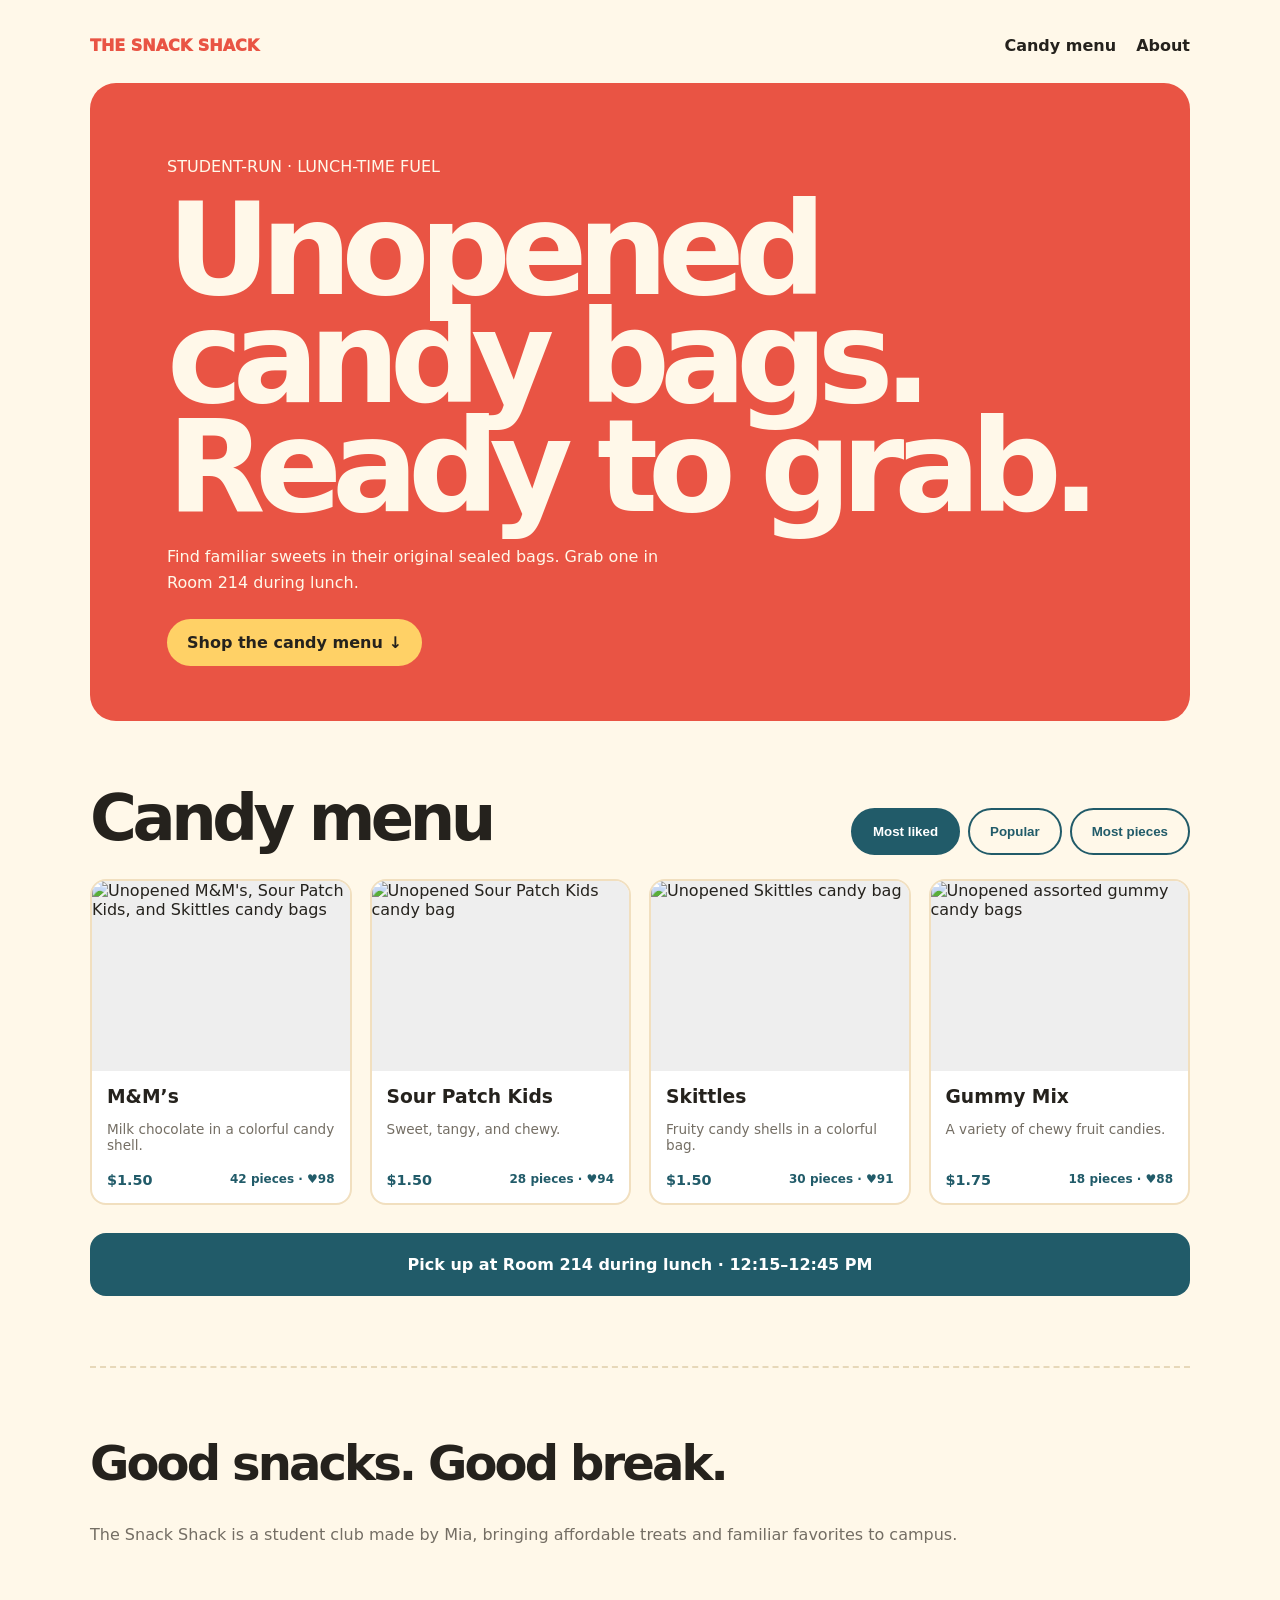
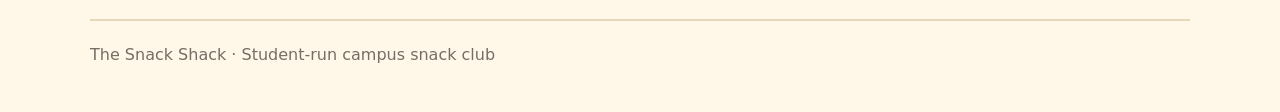
==== commit 22689550: "Replace PocketPilot with Snack Shack website" ====
--- a/index.html
+++ b/index.html
@@ -1 +1,2 @@
-<!doctype html><html lang="en"><head><meta charset="UTF-8"><meta name="viewport" content="width=device-width,initial-scale=1"><title>PocketPilot — Money made clear</title><link rel="stylesheet" href="styles.css"></head><body><main class="app-shell"><header class="topbar"><a class="logo" href="#top"><span>✦</span> PocketPilot</a><nav><a class="active" href="#overview">Overview</a><a href="#activity">Activity</a><a href="#goals">Goals</a></nav><button class="avatar" aria-label="Profile">👋</button></header><section class="welcome" id="top"><div><p class="kicker">YOUR MONEY, YOUR WAY</p><h1>Let’s make your money<br><em>make sense.</em></h1><p class="intro">Track your funds, stocks, and spending all in one friendly place.</p></div><div class="sun">☀</div></section><section class="hero-card" id="overview"><div><p class="kicker light">YOUR MONEY SNAPSHOT</p><p class="balance-label">Total balance</p><h2 id="totalBalance">$0.00</h2><p class="balance-note"><span class="up">●</span> <span id="monthChange">Add your first fund to get started</span></p></div><div class="hero-chart"><span class="chart-label">THIS MONTH</span><svg viewBox="0 0 300 120" role="img" aria-label="Balance trend"><path class="chart-fill" d="M0 105 C35 90 42 94 70 82 S110 93 135 63 S177 78 198 45 S250 54 300 15 V120 H0Z"/><path class="chart-line" d="M0 105 C35 90 42 94 70 82 S110 93 135 63 S177 78 198 45 S250 54 300 15"/></svg><div class="chart-axis"><span>Mon</span><span>Tue</span><span>Wed</span><span>Thu</span><span>Fri</span></div></div></section><section class="entry-section"><div class="section-head"><div><p class="kicker">01 // ADD YOUR MONEY</p><h2>Enter stocks and money below</h2></div><p class="helper-copy">A little at a time is<br>still progress.</p></div><div class="entry-grid"><form class="entry-card" id="entryForm"><label for="fundName">What are you adding?</label><div class="input-row"><input id="fundName" placeholder="e.g. Birthday money" required><input id="fundAmount" type="number" min="0.01" step="0.01" placeholder="$ 0.00" required></div><div class="type-row"><button type="button" class="type selected" data-type="Cash">💵 Cash</button><button type="button" class="type" data-type="Stock">📈 Stock</button><button type="button" class="type" data-type="Goal">⭐ Goal</button></div><button class="primary" type="submit">ADD TO MY FUNDS <span>→</span></button></form><div class="ai-card"><div class="ai-top"><span class="ai-face">✦</span><span class="kicker">POCKETPILOT AI</span></div><h3>Need a little help?</h3><p id="aiAdvice">Add a fund and I’ll help you give it a job. Saving, spending, or growing?</p><button class="text-button" id="askAi">GIVE ME A TIP <span>↗</span></button></div></div></section><section class="funds-section" id="activity"><div class="section-head"><div><p class="kicker">02 // KEEP IT ORGANIZED</p><h2>Your funds <span id="fundCount">(0)</span></h2></div><span class="filter-button">ALL TYPES</span></div><div class="fund-list" id="fundList"><div class="empty"><span>✦</span><h3>Your money home base is waiting.</h3><p>Add your first fund above to see it here.</p></div></div></section><section class="goal-strip" id="goals"><div><p class="kicker">03 // SMALL STEPS, BIG DREAMS</p><h2>What are you saving for?</h2><p>Goals make waiting feel like winning.</p></div><button class="secondary" id="goalButton">ADD A GOAL <span>＋</span></button></section><footer><span>POCKET<span class="accent">PILOT</span> ✦</span><span>BUILT FOR CURIOUS MINDS</span><span>EMMA · NOAH · JORDAN · SOPHIE</span></footer></main><div class="toast" id="toast" role="status"></div><script src="script.js"></script></body></html>
+<!doctype html><html lang="en"><head><meta charset="UTF-8"><meta name="viewport" content="width=device-width,initial-scale=1"><title>The Snack Shack — Candy Menu</title><style>body{margin:0;background:#fff8e9;color:#25221d;font-family:system-ui,sans-serif}.wrap{max-width:1100px;margin:auto;padding:24px}.nav{display:flex;justify-content:space-between;padding:12px 0 28px}.logo{font-weight:950;color:#e95444}.nav a{color:#25221d;text-decoration:none;font-weight:700;margin-left:20px}.hero{background:#e95444;color:#fff8e9;border-radius:26px;padding:55px 7%;margin-bottom:60px}.hero h1{font-size:clamp(3.5rem,10vw,8rem);line-height:.85;letter-spacing:-.08em;margin:0 0 22px}.hero p{max-width:500px;line-height:1.6}.button,.sort{border:0;border-radius:999px;padding:14px 20px;font-weight:900;cursor:pointer}.button{display:inline-block;background:#ffd166;color:#25221d;text-decoration:none;margin-top:8px}.head{display:flex;justify-content:space-between;align-items:end;gap:20px;margin-bottom:24px}.head h2{font-size:clamp(2rem,5vw,4rem);letter-spacing:-.07em;margin:0}.sorts{display:flex;gap:8px;flex-wrap:wrap}.sort{border:2px solid #215b69;background:transparent;color:#215b69}.sort.active,.sort:hover{background:#215b69;color:white}.menu{display:grid;grid-template-columns:repeat(4,1fr);gap:18px}.card{background:#fff;border:2px solid #f1dfbf;border-radius:16px;overflow:hidden}.pic{height:190px;width:100%;object-fit:cover;display:block;background:#eee}.info{padding:15px}.info h3{margin:0 0 7px}.info p{font-size:.85rem;color:#746e64;min-height:38px}.meta{display:flex;justify-content:space-between;color:#215b69;font-weight:900;font-size:.9rem}.pickup{margin:28px 0 70px;background:#215b69;color:white;border-radius:16px;padding:22px;text-align:center;font-weight:900}.about{border-top:2px dashed #e7d8b9;padding:55px 0;color:#746e64;line-height:1.7}.about h2{color:#25221d;font-size:3rem;letter-spacing:-.06em;margin:0}.footer{border-top:2px solid #e7d8b9;padding:24px 0;color:#746e64}@media(max-width:850px){.menu{grid-template-columns:repeat(2,1fr)}}@media(max-width:600px){.wrap{padding:16px}.head{display:block}.sorts{margin-top:15px}.menu{grid-template-columns:1fr}.hero{padding:45px 25px}}
+</style></head><body><div class="wrap"><nav class="nav"><div class="logo">THE SNACK SHACK</div><div><a href="#menu">Candy menu</a><a href="#about">About</a></div></nav><section class="hero"><p>STUDENT-RUN · LUNCH-TIME FUEL</p><h1>Unopened candy bags.<br>Ready to grab.</h1><p>Find familiar sweets in their original sealed bags. Grab one in Room 214 during lunch.</p><a class="button" href="#menu">Shop the candy menu ↓</a></section><section id="menu"><div class="head"><h2>Candy menu</h2><div class="sorts"><button class="sort active" data-sort="likes">Most liked</button><button class="sort" data-sort="popularity">Popular</button><button class="sort" data-sort="count">Most pieces</button></div></div><div class="menu" id="grid"><article class="card" data-likes="98" data-popularity="96" data-count="42"><img class="pic" src="https://m.media-amazon.com/images/I/81XPuhlpShL._SL1500_.jpg" alt="Unopened M&M's, Sour Patch Kids, and Skittles candy bags"><div class="info"><h3>M&amp;M’s</h3><p>Milk chocolate in a colorful candy shell.</p><div class="meta"><span>$1.50</span><small>42 pieces · ♥98</small></div></div></article><article class="card" data-likes="94" data-popularity="92" data-count="28"><img class="pic" src="https://i.etsystatic.com/36995445/r/il/9bfd39/5883881801/il_fullxfull.5883881801_qqzp.jpg" alt="Unopened Sour Patch Kids candy bag"><div class="info"><h3>Sour Patch Kids</h3><p>Sweet, tangy, and chewy.</p><div class="meta"><span>$1.50</span><small>28 pieces · ♥94</small></div></div></article><article class="card" data-likes="91" data-popularity="88" data-count="30"><img class="pic" src="https://i5.walmartimages.com/asr/145bb5a2-6637-4e92-afbe-58d6c3850de6.d292220657d27bf0a68346893d1f7398.jpeg?odnBg=FFFFFF&odnHeight=768&odnWidth=768" alt="Unopened Skittles candy bag"><div class="info"><h3>Skittles</h3><p>Fruity candy shells in a colorful bag.</p><div class="meta"><span>$1.50</span><small>30 pieces · ♥91</small></div></div></article><article class="card" data-likes="88" data-popularity="87" data-count="18"><img class="pic" src="https://candycloudrs.com/cdn/shop/collections/bombone.jpg?v=1727013928" alt="Unopened assorted gummy candy bags"><div class="info"><h3>Gummy Mix</h3><p>A variety of chewy fruit candies.</p><div class="meta"><span>$1.75</span><small>18 pieces · ♥88</small></div></div></article></div><div class="pickup">Pick up at Room 214 during lunch · 12:15–12:45 PM</div></section><section class="about" id="about"><h2>Good snacks. Good break.</h2><p>The Snack Shack is a student club made by Mia, bringing affordable treats and familiar favorites to campus.</p></section><footer class="footer">The Snack Shack · Student-run campus snack club</footer></div><script>const g=document.querySelector('#grid');document.querySelectorAll('.sort').forEach(b=>b.onclick=()=>{document.querySelectorAll('.sort').forEach(x=>x.classList.remove('active'));b.classList.add('active');[...g.children].sort((a,c)=>c.dataset[b.dataset.sort]-a.dataset[b.dataset.sort]).forEach(x=>g.appendChild(x))});</script></body></html>
